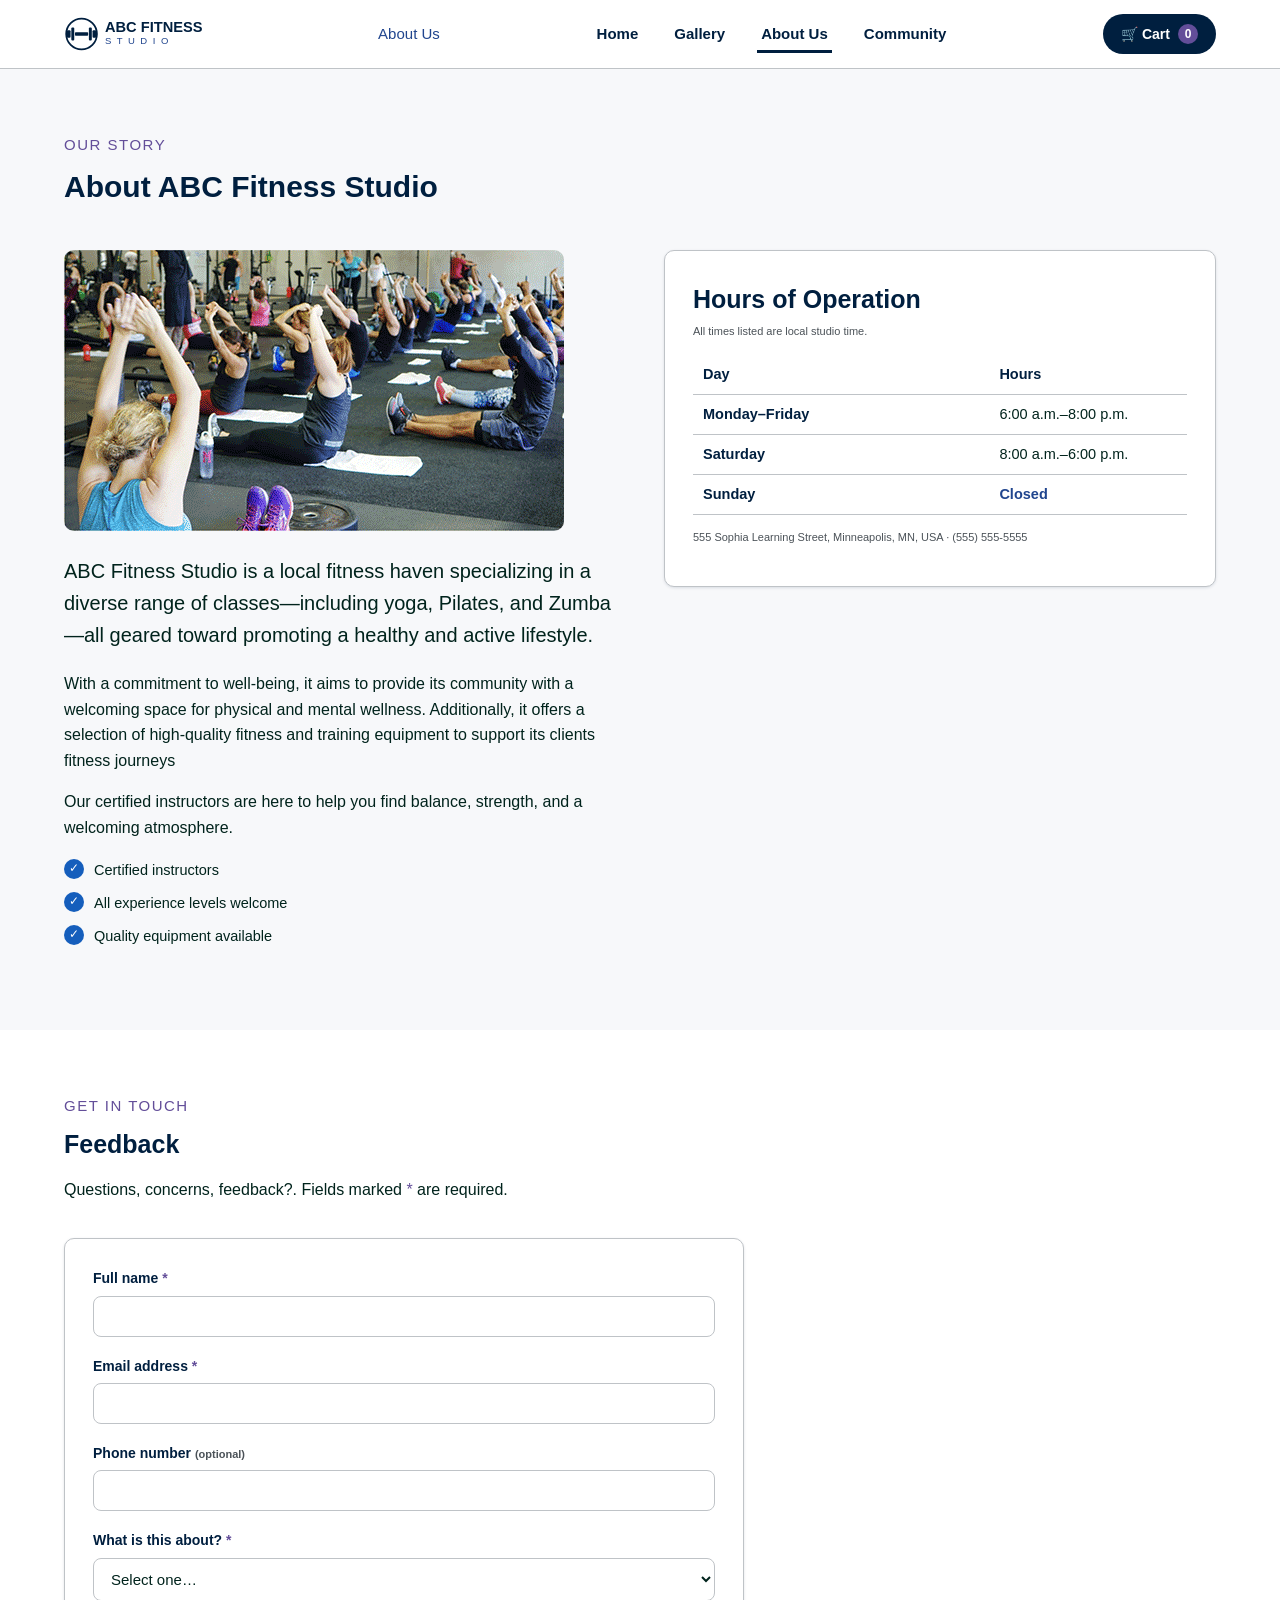
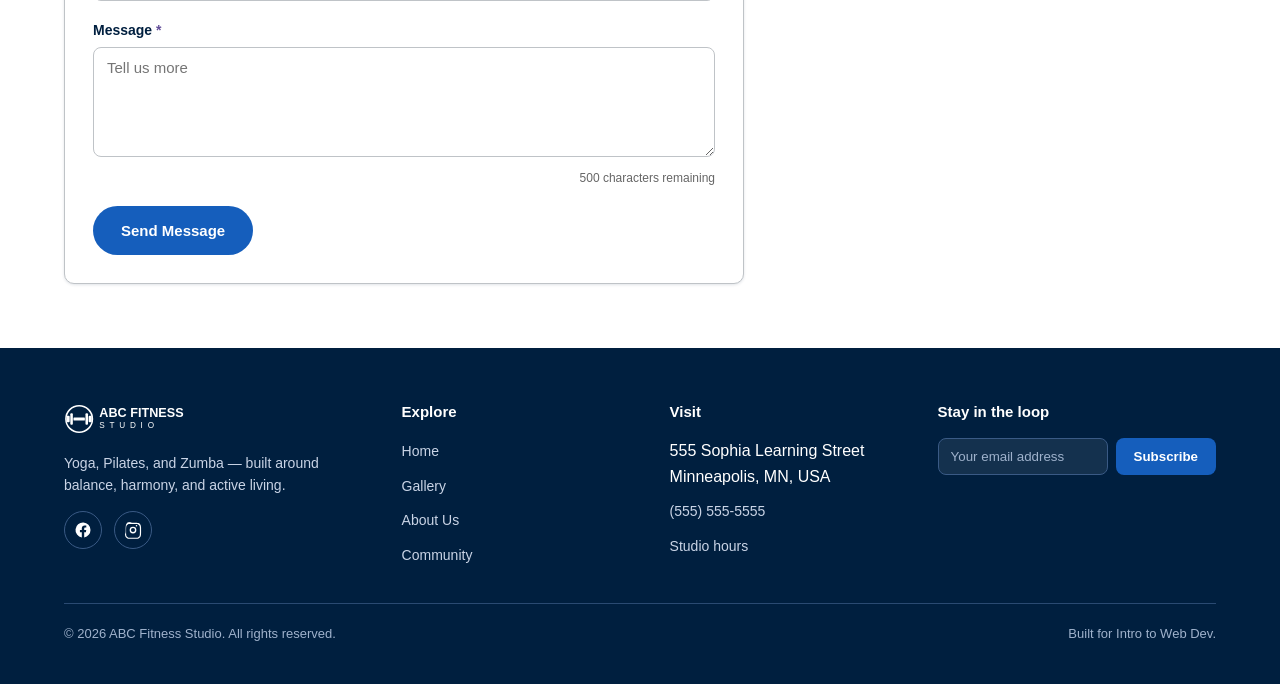
==== about.html @ 94703420 "Move site files to repo root for GitHub Pages" ====
<!DOCTYPE html>
<html lang="en">
<head>
<meta charset="UTF-8">
<meta name="viewport" content="width=device-width, initial-scale=1.0">
<title>About Us | ABC Fitness Studio</title>
<meta name="description" content="Learn about ABC Fitness Studio's mission, hours, and how to reach us for feedback or custom equipment orders.">
<link rel="stylesheet" href="css/styles.css">
</head>
<body>

<a class="skip-link" href="#main-content">Skip to main content</a>

<!-- ===================== HEADER ===================== -->
<header class="site-header">
  <div class="header-inner">
    <a class="brand" href="index.html" aria-label="ABC Fitness Studio home">
      <img src="images/logo.svg" alt="ABC Fitness Studio logo">
    </a>
    <p class="page-title">About Us</p>
    <nav class="main-nav" id="mainNav" aria-label="Primary">
      <ul>
        <li><a href="index.html">Home</a></li>
        <li><a href="gallery.html">Gallery</a></li>
        <li><a href="about.html" aria-current="page">About Us</a></li>
        <li><a href="community.html">Community</a></li>
      </ul>
    </nav>
    <div style="display:flex; align-items:center; gap:10px;">
      <button class="header-cart-btn js-open-cart" type="button" aria-label="View shopping cart, 0 items">
        🛒 Cart <span class="cart-count">0</span>
      </button>
      <button class="nav-toggle" id="navToggle" aria-expanded="false" aria-controls="mainNav" aria-label="Toggle navigation menu">
        <span class="nav-toggle-icon"></span>
      </button>
    </div>
  </div>
</header>

<main id="main-content">

  <section style="padding-bottom: 24px;">
    <div class="container">
      <span class="eyebrow">Our story</span>
      <h1>About ABC Fitness Studio</h1>
    </div>
  </section>

  <section style="padding-top:0;">
    <div class="container about-grid">
      <div>
        <img src="images/Client2_GroupYoga.png" alt="Members participating in a group yoga class" style="border-radius:10px; margin-bottom:24px;" width="500" height="281">
        <p class="lead">ABC Fitness Studio is a local fitness haven specializing in a diverse range of classes&mdash;including yoga, Pilates, and Zumba&mdash;all geared toward promoting a healthy and active lifestyle.</p>
        <p>With a commitment to well-being, it aims to provide its community with a welcoming space for physical and mental wellness. Additionally, it offers a selection of high-quality fitness and training equipment to support its clients fitness journeys</p>
        <p>Our certified instructors are here to help you find balance, strength, and a welcoming atmosphere.</p>

        <ul class="value-list">
          <li>Certified instructors</li>
          <li>All experience levels welcome</li>
          <li>Quality equipment available</li>
        </ul>
      </div>

      <div>
        <div class="form-card" id="hours">
          <h2 style="margin-bottom:4px;">Hours of Operation</h2>
          <p class="caption" style="margin-bottom:14px;">All times listed are local studio time.</p>
          <table class="hours-table">
            <thead>
              <tr><th scope="col">Day</th><th scope="col">Hours</th></tr>
            </thead>
            <tbody>
              <tr><th scope="row">Monday&ndash;Friday</th><td>6:00 a.m.&ndash;8:00 p.m.</td></tr>
              <tr><th scope="row">Saturday</th><td>8:00 a.m.&ndash;6:00 p.m.</td></tr>
              <tr><th scope="row">Sunday</th><td class="closed">Closed</td></tr>
            </tbody>
          </table>
          <p class="caption" style="margin-top:14px;">555 Sophia Learning Street, Minneapolis, MN, USA &middot; (555) 555-5555</p>
        </div>
      </div>
    </div>
  </section>

  <!-- ===================== CONTACT / CUSTOM ORDER FORM ===================== -->
  <section class="section-alt">
    <div class="container">
      <div class="section-head left">
        <span class="eyebrow">Get in touch</span>
        <h2>Feedback</h2>
        <p>Questions, concerns, feedback?. Fields marked <span class="required-mark">*</span> are required.</p>
      </div>

      <div class="form-card" style="max-width:680px;">
        <p class="form-success" id="cfSuccess" role="alert" tabindex="-1">Thanks! Your message has been received&mdash;we'll be in touch soon.</p>

        <form id="contactForm" novalidate>
          <div class="form-row" id="cfNameRow">
            <label for="cfName">Full name <span class="required-mark">*</span></label>
            <input type="text" id="cfName" name="cfName" autocomplete="name" required aria-describedby="cfNameError">
            <p class="form-error" id="cfNameError" role="alert"></p>
          </div>

          <div class="form-row" id="cfEmailRow">
            <label for="cfEmail">Email address <span class="required-mark">*</span></label>
            <input type="email" id="cfEmail" name="cfEmail" autocomplete="email" required aria-describedby="cfEmailError">
            <p class="form-error" id="cfEmailError" role="alert"></p>
          </div>

          <div class="form-row" id="cfPhoneRow">
            <label for="cfPhone">Phone number <span class="caption">(optional)</span></label>
            <input type="tel" id="cfPhone" name="cfPhone" autocomplete="tel" aria-describedby="cfPhoneError cfPhoneHint">
            <p class="form-error" id="cfPhoneError" role="alert"></p>
          </div>

          <div class="form-row" id="cfTypeRow">
            <label for="cfType">What is this about? <span class="required-mark">*</span></label>
            <select id="cfType" name="cfType" required aria-describedby="cfTypeError">
              <option value="">Select one&hellip;</option>
              <option value="General Feedback">General feedback</option>
              <option value="Class Inquiry">Class inquiry</option>
              <option value="Other">Other</option>
            </select>
            <p class="form-error" id="cfTypeError" role="alert"></p>
          </div>

          <div class="form-row" id="cfMessageRow">
            <label for="cfMessage">Message <span class="required-mark">*</span></label>
            <textarea id="cfMessage" name="cfMessage" maxlength="500" required aria-describedby="cfMessageError cfCharCount" placeholder="Tell us more"></textarea>
            <span class="char-count" id="cfCharCount">500 characters remaining</span>
            <p class="form-error" id="cfMessageError" role="alert"></p>
          </div>

          <button type="submit" class="btn btn-primary">Send Message</button>
        </form>
      </div>
    </div>
  </section>

</main>

<!-- ===================== FOOTER ===================== -->
<footer class="site-footer">
  <div class="container">
    <div class="footer-grid">
      <div class="footer-about">
        <img src="images/logo.svg" alt="ABC Fitness Studio logo" style="height:38px; filter: brightness(0) invert(1); margin-bottom:14px;">
        <p>Yoga, Pilates, and Zumba — built around balance, harmony, and active living.</p>
        <div class="social-links">
          <a href="https://facebook.com" aria-label="ABC Fitness Studio on Facebook" target="_blank" rel="noopener noreferrer">
            <svg width="18" height="18" viewBox="0 0 24 24" fill="currentColor"><path d="M22 12a10 10 0 1 0-11.6 9.9v-7H7.9V12h2.5V9.8c0-2.5 1.5-3.9 3.8-3.9 1.1 0 2.2.2 2.2.2v2.5h-1.2c-1.2 0-1.6.8-1.6 1.6V12h2.7l-.4 2.9h-2.3v7A10 10 0 0 0 22 12Z"/></svg>
          </a>
          <a href="https://instagram.com" aria-label="ABC Fitness Studio on Instagram" target="_blank" rel="noopener noreferrer">
            <svg width="18" height="18" viewBox="0 0 24 24" fill="currentColor"><path d="M12 2.2c3.2 0 3.6 0 4.8.1 1.2.1 2 .3 2.6.5.7.3 1.2.6 1.7 1.1.5.5.9 1 1.1 1.7.2.6.4 1.4.5 2.6.1 1.2.1 1.6.1 4.8s0 3.6-.1 4.8c-.1 1.2-.3 2-.5 2.6-.3.7-.6 1.2-1.1 1.7-.5.5-1 .9-1.7 1.1-.6.2-1.4.4-2.6.5-1.2.1-1.6.1-4.8.1s-3.6 0-4.8-.1c-1.2-.1-2-.3-2.6-.5-.7-.3-1.2-.6-1.7-1.1-.5-.5-.9-1-1.1-1.7-.2-.6-.4-1.4-.5-2.6C2.2 15.6 2.2 15.2 2.2 12s0-3.6.1-4.8c.1-1.2.3-2 .5-2.6.3-.7.6-1.2 1.1-1.7.5-.5 1-.9 1.7-1.1.6-.2 1.4-.4 2.6-.5C9.4 2.2 9.8 2.2 12 2.2Zm0 1.8c-3.1 0-3.5 0-4.7.1-1 .1-1.6.2-2 .4-.5.2-.8.4-1.2.8-.4.4-.6.7-.8 1.2-.2.4-.3 1-.4 2-.1 1.2-.1 1.6-.1 4.7s0 3.5.1 4.7c.1 1 .2 1.6.4 2 .2.5.4.8.8 1.2.4.4.7.6 1.2.8.4.2 1 .3 2 .4 1.2.1 1.6.1 4.7.1s3.5 0 4.7-.1c1-.1 1.6-.2 2-.4.5-.2.8-.4 1.2-.8.4-.4.6-.7.8-1.2.2-.4.3-1 .4-2 .1-1.2.1-1.6.1-4.7s0-3.5-.1-4.7c-.1-1-.2-1.6-.4-2-.2-.5-.4-.8-.8-1.2-.4-.4-.7-.6-1.2-.8-.4-.2-1-.3-2-.4-1.2-.1-1.6-.1-4.7-.1Zm0 3.5a4.5 4.5 0 1 1 0 9 4.5 4.5 0 0 1 0-9Zm0 1.8a2.7 2.7 0 1 0 0 5.4 2.7 2.7 0 0 0 0-5.4Zm5.7-2.9a1 1 0 1 1-2.1 0 1 1 0 0 1 2.1 0Z"/></svg>
          </a>
        </div>
      </div>
      <div>
        <h4>Explore</h4>
        <ul>
          <li><a href="index.html">Home</a></li>
          <li><a href="gallery.html">Gallery</a></li>
          <li><a href="about.html">About Us</a></li>
          <li><a href="community.html">Community</a></li>
        </ul>
      </div>
      <div>
        <h4>Visit</h4>
        <ul>
          <li>555 Sophia Learning Street<br>Minneapolis, MN, USA</li>
          <li><a href="tel:+15555555555">(555) 555-5555</a></li>
          <li><a href="about.html#hours">Studio hours</a></li>
        </ul>
      </div>
      <div>
        <h4>Stay in the loop</h4>
        <form class="newsletter-form" id="newsletterForm">
          <label for="newsletterEmail" class="visually-hidden">Email address</label>
          <input type="email" id="newsletterEmail" name="newsletterEmail" placeholder="Your email address" required>
          <button type="submit">Subscribe</button>
        </form>
        <p class="newsletter-msg" id="newsletterMsg" role="status" aria-live="polite"></p>
      </div>
    </div>
    <div class="footer-bottom">
      <p>&copy; 2026 ABC Fitness Studio. All rights reserved.</p>
      <p>Built for Intro to Web Dev.</p>
    </div>
  </div>
</footer>

<!-- ===================== CART MODAL ===================== -->
<div class="modal-overlay" id="cartModal" hidden role="dialog" aria-modal="true" aria-labelledby="cartModalTitle">
  <div class="modal-box">
    <div class="modal-header">
      <h2 id="cartModalTitle" style="margin:0;">Your Cart</h2>
      <button class="modal-close" id="cartModalClose" aria-label="Close cart">&times;</button>
    </div>
    <p class="cart-empty-msg" id="cartEmptyMsg">Your cart is empty. Visit the Gallery to add items.</p>
    <ul id="cartItemsList"></ul>
    <div class="cart-total-row"><span>Total</span><span id="cartTotalAmount">$0.00</span></div>
    <div class="modal-actions">
      <button class="btn btn-outline-dark" id="clearCartBtn" type="button">Clear Cart</button>
      <button class="btn btn-primary" id="processOrderBtn" type="button">Process Order</button>
    </div>
  </div>
</div>

<!-- ===================== ALERT DIALOG ===================== -->
<dialog id="alertDialog" style="border:none; border-radius:10px; padding:0; max-width:360px; width:90%;">
  <div style="padding:24px;">
    <p id="alertDialogMsg" style="margin:0 0 16px; font-weight:700; color:#001F3F;"></p>
    <button id="alertDialogClose" class="btn btn-primary btn-sm" type="button">OK</button>
  </div>
</dialog>

<script src="js/main.js"></script>
<script src="js/contact-form.js"></script>
</body>
</html>
---- css/styles.css ----
/* =====================================================================
   ABC Fitness Studio — Main Stylesheet
   Palette:  Color Palette 2  (Nourish Navy / Bootcamp Blue / Pilates Purple
             / Box Jump Blue / Wellness Gray)
   Font color: Detritus Green (#00231C) — near-black, high contrast on light backgrounds
   Typography: Typography Option 2 (Arial Bold / Calibri / Comfortaa)
   ===================================================================== */

:root{
  /* ---- Color Palette 2 ---- */
  --nourish-navy:   #001F3F;
  --bootcamp-blue:  #20458E;
  --pilates-purple: #634E99;
  --boxjump-blue:   #155EBC;
  --wellness-gray:  #D3D3D3;

  /* ---- Font color ---- */
  --font-color:     #00231C; /* Detritus Green */
  --font-on-dark:   #FFFFFF;

  /* ---- Neutrals ---- */
  --white:          #FFFFFF;
  --off-white:      #F7F8FA;
  --border-gray:    #BFC3C7;

  /* ---- Typography Option 2 ---- */
  --font-display:   Arial, Helvetica, sans-serif;     /* Title Large / Title — Arial Bold */
  --font-subtitle:  'Comfortaa', Arial, sans-serif;   /* Subtitle — Comfortaa Normal */
  --font-body:      Calibri, 'Segoe UI', Arial, sans-serif; /* Body / Body Large / Body Strong */
  --font-caption:   Arial, Helvetica, sans-serif;      /* Captions — Arial Bold */

  --size-title-large: 30px;
  --size-title:       25px;
  --size-subtitle:    15px;
  --size-body-large:  20px;
  --size-body-strong: 16px;
  --size-body:        16px;
  --size-caption:     11px;

  --radius: 10px;
  --shadow-sm: 0 1px 3px rgba(0,31,63,0.12);
  --shadow-md: 0 4px 14px rgba(0,31,63,0.16);
  --max-width: 1200px;
  --focus-ring: 3px solid var(--boxjump-blue);
}

@import url('https://fonts.googleapis.com/css2?family=Comfortaa:wght@400;700&display=swap');

*{ box-sizing: border-box; }
html{ scroll-behavior: smooth; }

body{
  margin: 0;
  font-family: var(--font-body);
  font-size: var(--size-body);
  line-height: 1.6;
  color: var(--font-color);
  background: var(--off-white);
}

img{ max-width: 100%; display: block; }

a{ color: var(--bootcamp-blue); text-decoration: none; }
a:hover{ text-decoration: underline; }

/* Visible keyboard focus everywhere — accessibility requirement */
a:focus-visible,
button:focus-visible,
input:focus-visible,
textarea:focus-visible,
select:focus-visible,
[tabindex]:focus-visible{
  outline: var(--focus-ring);
  outline-offset: 2px;
}

/* Skip-to-content link for keyboard/screen reader users */
.skip-link{
  position: absolute;
  left: -999px;
  top: 0;
  background: var(--nourish-navy);
  color: var(--white);
  padding: 10px 16px;
  z-index: 1000;
  border-radius: 0 0 8px 0;
}
.skip-link:focus{ left: 0; }

.visually-hidden{
  position: absolute !important;
  width: 1px; height: 1px;
  overflow: hidden;
  clip: rect(0,0,0,0);
  white-space: nowrap;
}

h1,h2,h3,h4{
  font-family: var(--font-display);
  font-weight: 700;
  color: var(--nourish-navy);
  margin: 0 0 .5em 0;
}
h1{ font-size: var(--size-title-large); }
h2{ font-size: var(--size-title); }
h3{ font-size: var(--size-body-large); font-family: var(--font-body); font-weight: 700; }

.eyebrow{
  font-family: var(--font-subtitle);
  font-size: var(--size-subtitle);
  color: var(--pilates-purple);
  text-transform: uppercase;
  letter-spacing: 1.5px;
  display: block;
  margin-bottom: 6px;
}

p{ margin: 0 0 1em 0; }
.lead{ font-size: var(--size-body-large); }
.strong-text{ font-weight: 700; font-size: var(--size-body-strong); }
small, .caption{ font-family: var(--font-caption); font-size: var(--size-caption); color: #4b5258; }

.container{
  max-width: var(--max-width);
  margin: 0 auto;
  padding: 0 24px;
}

/* ===================== HEADER ===================== */
.site-header{
  background: var(--white);
  border-bottom: 1px solid var(--border-gray);
  position: sticky;
  top: 0;
  z-index: 500;
}
.header-inner{
  display: flex;
  align-items: center;
  justify-content: space-between;
  max-width: var(--max-width);
  margin: 0 auto;
  padding: 12px 24px;
  gap: 16px;
}
.brand{ display: flex; align-items: center; gap: 10px; }
.brand img{ height: 44px; width: auto; }
.page-title{
  font-family: var(--font-subtitle);
  font-size: var(--size-subtitle);
  color: var(--bootcamp-blue);
  margin: 0;
  white-space: nowrap;
}

.main-nav{ display: flex; }
.main-nav ul{
  display: flex;
  gap: 28px;
  margin: 0;
  padding: 0;
  list-style: none;
}
.main-nav a{
  color: var(--nourish-navy);
  font-family: var(--font-display);
  font-weight: 700;
  font-size: 15px;
  padding: 8px 4px;
  border-bottom: 3px solid transparent;
}
.main-nav a:hover,
.main-nav a:focus-visible{
  text-decoration: none;
  border-bottom-color: var(--boxjump-blue);
}
.main-nav a[aria-current="page"]{
  border-bottom-color: var(--nourish-navy);
}

.nav-toggle{
  display: none;
  background: none;
  border: 2px solid var(--nourish-navy);
  border-radius: 8px;
  padding: 8px 10px;
  cursor: pointer;
}
.nav-toggle span,
.nav-toggle::before,
.nav-toggle::after{ content:''; }
.nav-toggle-icon{
  display: block;
  width: 22px;
  height: 2px;
  background: var(--nourish-navy);
  position: relative;
}
.nav-toggle-icon::before,
.nav-toggle-icon::after{
  content: '';
  position: absolute;
  left: 0;
  width: 22px;
  height: 2px;
  background: var(--nourish-navy);
}
.nav-toggle-icon::before{ top: -7px; }
.nav-toggle-icon::after{ top: 7px; }

.header-cart-btn{
  background: var(--nourish-navy);
  color: var(--white);
  border: none;
  border-radius: 999px;
  padding: 10px 18px;
  font-family: var(--font-display);
  font-weight: 700;
  font-size: 14px;
  cursor: pointer;
  display: inline-flex;
  align-items: center;
  gap: 8px;
  white-space: nowrap;
}
.header-cart-btn:hover{ background: var(--bootcamp-blue); }
.cart-count{
  background: var(--pilates-purple);
  color: var(--white);
  border-radius: 999px;
  font-size: 12px;
  min-width: 20px;
  height: 20px;
  display: inline-flex;
  align-items: center;
  justify-content: center;
  padding: 0 5px;
}

/* ===================== HERO ===================== */
.hero{
  background: linear-gradient(120deg, var(--nourish-navy) 0%, var(--bootcamp-blue) 100%);
  color: var(--white);
  padding: 72px 0 88px;
}
.hero .container{
  display: grid;
  grid-template-columns: 1.1fr .9fr;
  gap: 40px;
  align-items: center;
}
.hero h1{
  color: var(--white);
  font-size: 40px;
  line-height: 1.15;
  margin-bottom: 18px;
}
.hero p.lead{ color: #E7ECF5; max-width: 480px; }
.hero-actions{ display: flex; gap: 16px; margin-top: 28px; flex-wrap: wrap; }

.btn{
  display: inline-block;
  font-family: var(--font-display);
  font-weight: 700;
  font-size: 15px;
  padding: 14px 26px;
  border-radius: 999px;
  border: 2px solid transparent;
  cursor: pointer;
  text-align: center;
}
.btn-primary{ background: var(--boxjump-blue); color: var(--white); }
.btn-primary:hover{ background: var(--pilates-purple); text-decoration: none; }
.btn-secondary{ background: transparent; color: var(--white); border-color: var(--white); }
.btn-secondary:hover{ background: var(--white); color: var(--nourish-navy); text-decoration: none; }
.btn-outline-dark{ background: transparent; color: var(--nourish-navy); border-color: var(--nourish-navy); }
.btn-outline-dark:hover{ background: var(--nourish-navy); color: var(--white); text-decoration:none; }
.btn-sm{ padding: 9px 16px; font-size: 13px; }
.btn:disabled{ opacity: .55; cursor: not-allowed; }

.hero-card{
  background: rgba(255,255,255,0.08);
  border: 1px solid rgba(255,255,255,0.25);
  border-radius: var(--radius);
  padding: 22px;
  backdrop-filter: blur(2px);
}
.hero-card img{ border-radius: 8px; margin-bottom: 14px; }
.hero-stat-row{ display: flex; justify-content: space-between; gap: 12px; margin-top: 10px; }
.hero-stat{ text-align: center; }
.hero-stat strong{ display: block; font-size: 22px; font-family: var(--font-display); }
.hero-stat span{ font-size: 12px; color: #C9D4E6; }

/* ===================== SECTIONS ===================== */
section{ padding: 64px 0; }
.section-alt{ background: var(--white); }
.section-head{ max-width: 640px; margin: 0 auto 40px; text-align: center; }
.section-head.left{ margin: 0 0 36px; text-align: left; }

/* Client highlights / perks grid */
.highlight-grid{
  display: grid;
  grid-template-columns: repeat(3, 1fr);
  gap: 24px;
}
.highlight-card{
  background: var(--white);
  border: 1px solid var(--border-gray);
  border-radius: var(--radius);
  padding: 28px 24px;
  text-align: center;
  box-shadow: var(--shadow-sm);
}
.highlight-card .icon{
  width: 56px; height: 56px;
  margin: 0 auto 16px;
  background: var(--off-white);
  border-radius: 50%;
  display: flex; align-items: center; justify-content: center;
  color: var(--bootcamp-blue);
}
.highlight-card h3{ margin-bottom: 8px; }

/* Promo banner */
.promo-banner{
  background: var(--pilates-purple);
  color: var(--white);
  border-radius: var(--radius);
  padding: 28px 32px;
  display: flex;
  align-items: center;
  justify-content: space-between;
  gap: 20px;
  flex-wrap: wrap;
}
.promo-banner h2{ color: var(--white); margin-bottom: 4px; }
.promo-banner p{ margin: 0; color: #EFE9F7; }

/* Product / category grid */
.product-grid{
  display: grid;
  grid-template-columns: repeat(3, 1fr);
  gap: 22px;
}
.product-card{
  background: var(--white);
  border: 1px solid var(--border-gray);
  border-radius: var(--radius);
  overflow: hidden;
  box-shadow: var(--shadow-sm);
  display: flex;
  flex-direction: column;
}
.product-card img{ aspect-ratio: 16/9; object-fit: cover; width: 100%; }
.product-card .product-body{ padding: 16px 18px 20px; display: flex; flex-direction: column; gap: 8px; flex: 1; }
.product-card h3{ margin: 0; font-size: 17px; }
.product-card p{ font-size: 14px; color: #333; margin: 0; flex: 1; }

.category-pill-row{ display:flex; gap:12px; flex-wrap:wrap; justify-content:center; margin-top: 8px; }
.category-pill{
  background: var(--off-white);
  border: 1px solid var(--border-gray);
  border-radius: 999px;
  padding: 8px 18px;
  font-family: var(--font-display);
  font-weight: 700;
  font-size: 13px;
  color: var(--nourish-navy);
}

/* Perks list */
.perks-row{ display: grid; grid-template-columns: repeat(4, 1fr); gap: 20px; }
.perk-item{ text-align: center; padding: 18px 12px; }
.perk-item .icon{ color: var(--boxjump-blue); margin-bottom: 10px; }

/* ===================== GALLERY PAGE ===================== */
.gallery-toolbar{
  display: flex;
  justify-content: space-between;
  align-items: center;
  flex-wrap: wrap;
  gap: 16px;
  margin-bottom: 28px;
}
.view-cart-btn{
  background: var(--nourish-navy);
  color: var(--white);
  border: none;
  border-radius: 999px;
  padding: 12px 22px;
  font-family: var(--font-display);
  font-weight: 700;
  font-size: 14px;
  cursor: pointer;
  display: inline-flex;
  align-items: center;
  gap: 8px;
}
.view-cart-btn:hover{ background: var(--bootcamp-blue); }

.gallery-grid{
  display: grid;
  grid-template-columns: repeat(3, 1fr);
  grid-template-rows: repeat(3, auto);
  gap: 24px;
}
.gallery-card{
  background: var(--white);
  border: 1px solid var(--border-gray);
  border-radius: var(--radius);
  overflow: hidden;
  box-shadow: var(--shadow-sm);
  display: flex;
  flex-direction: column;
}
.gallery-card img{ width: 100%; aspect-ratio: 16/9; object-fit: cover; }
.gallery-card .gallery-body{ padding: 16px 18px; display: flex; flex-direction: column; gap: 10px; flex: 1; }
.gallery-card h3{ margin: 0; font-size: 16px; }
.gallery-card .price{ font-family: var(--font-display); font-weight: 700; color: var(--bootcamp-blue); font-size: 15px; }
.gallery-card p{ font-size: 13.5px; color: #333; margin: 0; flex: 1; }
.add-to-cart-btn{
  margin-top: auto;
  background: var(--boxjump-blue);
  color: var(--white);
  border: none;
  border-radius: 8px;
  padding: 10px 14px;
  font-family: var(--font-display);
  font-weight: 700;
  font-size: 14px;
  cursor: pointer;
}
.add-to-cart-btn:hover{ background: var(--pilates-purple); }

/* Catalog table */
.catalog-table-wrap{ overflow-x: auto; margin-top: 48px; }
table.catalog-table{
  width: 100%;
  border-collapse: collapse;
  background: var(--white);
  border: 1px solid var(--border-gray);
  border-radius: var(--radius);
  min-width: 640px;
}
table.catalog-table caption{
  text-align: left;
  font-family: var(--font-display);
  font-weight: 700;
  color: var(--nourish-navy);
  font-size: 18px;
  padding: 4px 0 14px;
}
table.catalog-table th,
table.catalog-table td{
  text-align: left;
  padding: 12px 16px;
  border-bottom: 1px solid var(--border-gray);
  font-size: 14.5px;
}
table.catalog-table thead th{
  background: var(--nourish-navy);
  color: var(--white);
  font-family: var(--font-display);
  position: sticky;
  top: 0;
}
table.catalog-table tbody tr:nth-child(even){ background: var(--off-white); }
table.catalog-table tbody tr:hover{ background: #EAF1FB; }

/* ===================== MODAL (Cart) ===================== */
.modal-overlay{
  position: fixed;
  inset: 0;
  background: rgba(0,31,63,0.55);
  display: flex;
  align-items: center;
  justify-content: center;
  padding: 20px;
  z-index: 900;
}
.modal-overlay[hidden]{ display: none; }
.modal-box{
  background: var(--white);
  border-radius: var(--radius);
  max-width: 520px;
  width: 100%;
  max-height: 85vh;
  overflow-y: auto;
  padding: 28px;
  box-shadow: var(--shadow-md);
}
.modal-header{ display: flex; justify-content: space-between; align-items: center; margin-bottom: 18px; }
.modal-close{
  background: none;
  border: none;
  font-size: 22px;
  line-height: 1;
  cursor: pointer;
  color: var(--nourish-navy);
  padding: 4px 8px;
  border-radius: 6px;
}
.modal-close:hover{ background: var(--off-white); }

#cartItemsList{ list-style: none; margin: 0 0 18px; padding: 0; display: flex; flex-direction: column; gap: 10px; }
.cart-line-item{
  display: flex;
  justify-content: space-between;
  align-items: center;
  border: 1px solid var(--border-gray);
  border-radius: 8px;
  padding: 10px 14px;
}
.cart-line-item .cli-name{ font-weight: 700; font-size: 14px; }
.cart-line-item .cli-price{ color: var(--bootcamp-blue); font-size: 14px; }
.cart-empty-msg{ color: #555; font-style: italic; }
.cart-total-row{
  display: flex;
  justify-content: space-between;
  font-family: var(--font-display);
  font-weight: 700;
  font-size: 16px;
  border-top: 2px solid var(--nourish-navy);
  padding-top: 12px;
  margin-bottom: 18px;
}
.modal-actions{ display: flex; gap: 12px; flex-wrap: wrap; }
.modal-actions .btn{ flex: 1; }

/* ===================== ABOUT US PAGE ===================== */
.about-grid{
  display: grid;
  grid-template-columns: 1fr 1fr;
  gap: 48px;
  align-items: start;
}
.hours-table{ width: 100%; border-collapse: collapse; margin-top: 14px; }
.hours-table th, .hours-table td{
  text-align: left;
  padding: 8px 10px;
  border-bottom: 1px solid var(--border-gray);
  font-size: 14.5px;
}
.hours-table th{ font-family: var(--font-display); color: var(--nourish-navy); width: 60%; }
.hours-table td.closed{ color: var(--bootcamp-blue); font-weight: 700; }

.value-list{ list-style: none; margin: 18px 0; padding: 0; display: grid; gap: 10px; }
.value-list li{
  padding-left: 30px;
  position: relative;
  font-size: 14.5px;
}
.value-list li::before{
  content: '✓';
  position: absolute;
  left: 0;
  top: 0;
  color: var(--white);
  background: var(--boxjump-blue);
  width: 20px; height: 20px;
  border-radius: 50%;
  font-size: 12px;
  display: flex; align-items: center; justify-content: center;
}

/* Form */
.form-card{
  background: var(--white);
  border: 1px solid var(--border-gray);
  border-radius: var(--radius);
  padding: 28px;
  box-shadow: var(--shadow-sm);
}
.form-row{ margin-bottom: 18px; }
.form-row label{
  display: block;
  font-family: var(--font-display);
  font-weight: 700;
  font-size: 14px;
  margin-bottom: 6px;
  color: var(--nourish-navy);
}
.required-mark{ color: var(--pilates-purple); }
.form-row input,
.form-row select,
.form-row textarea{
  width: 100%;
  padding: 11px 13px;
  border: 1.5px solid var(--border-gray);
  border-radius: 8px;
  font-family: var(--font-body);
  font-size: 15px;
  color: var(--font-color);
  background: var(--white);
}
.form-row input:focus,
.form-row select:focus,
.form-row textarea:focus{
  outline: var(--focus-ring);
  outline-offset: 1px;
  border-color: var(--boxjump-blue);
}
.form-row textarea{ min-height: 110px; resize: vertical; }
.form-hint{ font-size: 12.5px; color: #555; margin-top: 5px; }
.form-error{
  font-size: 13px;
  color: #B00020;
  margin-top: 5px;
  display: none;
  font-weight: 700;
}
.form-row.invalid input,
.form-row.invalid select,
.form-row.invalid textarea{ border-color: #B00020; }
.form-row.invalid .form-error{ display: block; }
.form-success{
  background: #E6F4EA;
  border: 1px solid #2E7D4F;
  color: #1B5E33;
  padding: 14px 18px;
  border-radius: 8px;
  margin-bottom: 18px;
  font-weight: 700;
  display: none;
}
.form-success.visible{ display: block; }
fieldset{ border: 1px solid var(--border-gray); border-radius: 8px; padding: 14px 16px; margin: 0 0 18px; }
fieldset legend{ font-family: var(--font-display); font-weight: 700; color: var(--nourish-navy); padding: 0 6px; }
.radio-row{ display: flex; gap: 18px; flex-wrap: wrap; margin-top: 6px; }
.radio-row label{ font-family: var(--font-body); font-weight: 400; display: flex; align-items: center; gap: 6px; color: var(--font-color); }
.char-count{ font-size: 12px; color: #666; text-align: right; display: block; margin-top: 4px; }

/* ===================== CUSTOM PAGE (testimonials/community) ===================== */
.testimonial-grid{ display: grid; grid-template-columns: repeat(3, 1fr); gap: 22px; }
.testimonial-card{
  background: var(--white);
  border-left: 5px solid var(--boxjump-blue);
  border-radius: 0 var(--radius) var(--radius) 0;
  padding: 22px 24px;
  box-shadow: var(--shadow-sm);
}
.testimonial-card p{ font-style: italic; margin-bottom: 14px; }
.testimonial-name{ font-family: var(--font-display); font-weight: 700; color: var(--nourish-navy); font-size: 14px; }
.testimonial-stars{ color: var(--pilates-purple); letter-spacing: 2px; margin-bottom: 8px; }

.event-list{ display: grid; gap: 16px; }
.event-card{
  display: grid;
  grid-template-columns: 90px 1fr;
  gap: 18px;
  background: var(--white);
  border: 1px solid var(--border-gray);
  border-radius: var(--radius);
  padding: 18px;
  align-items: center;
}
.event-date{
  background: var(--nourish-navy);
  color: var(--white);
  border-radius: 8px;
  text-align: center;
  padding: 10px 6px;
  font-family: var(--font-display);
}
.event-date .day{ font-size: 22px; font-weight: 700; display: block; }
.event-date .month{ font-size: 12px; letter-spacing: 1px; text-transform: uppercase; }

.community-grid{ display: grid; grid-template-columns: repeat(3,1fr); gap: 20px; margin-top: 10px; }
.community-card{ text-align: center; }
.community-card img{ border-radius: var(--radius); margin-bottom: 12px; aspect-ratio: 4/3; object-fit: cover; }

/* ===================== FOOTER ===================== */
.site-footer{
  background: var(--nourish-navy);
  color: var(--white);
  padding: 52px 0 26px;
}
.footer-grid{
  display: grid;
  grid-template-columns: 1.3fr 1fr 1fr 1.2fr;
  gap: 36px;
  margin-bottom: 36px;
}
.footer-grid h4{ color: var(--white); font-size: 15px; margin-bottom: 14px; }
.footer-grid ul{ list-style: none; margin: 0; padding: 0; display: grid; gap: 9px; }
.footer-grid a{ color: #C9D4E6; font-size: 14px; }
.footer-grid a:hover{ color: var(--white); }
.footer-about p{ color: #C9D4E6; font-size: 14px; max-width: 280px; }

.newsletter-form{ display: flex; gap: 8px; margin-top: 12px; flex-wrap: wrap; }
.newsletter-form input[type="email"]{
  flex: 1;
  min-width: 160px;
  padding: 10px 12px;
  border-radius: 8px;
  border: 1px solid #3A5A85;
  background: rgba(255,255,255,0.08);
  color: var(--white);
  font-family: var(--font-body);
}
.newsletter-form input[type="email"]::placeholder{ color: #9FB2CC; }
.newsletter-form button{
  background: var(--boxjump-blue);
  color: var(--white);
  border: none;
  border-radius: 8px;
  padding: 10px 18px;
  font-family: var(--font-display);
  font-weight: 700;
  cursor: pointer;
  white-space: nowrap;
}
.newsletter-form button:hover{ background: var(--pilates-purple); }
.newsletter-msg{ font-size: 13px; margin-top: 8px; color: #9BE3B5; min-height: 1em; }

.social-links{ display: flex; gap: 12px; margin-top: 14px; }
.social-links a{
  width: 38px; height: 38px;
  border-radius: 50%;
  border: 1px solid #3A5A85;
  display: flex; align-items: center; justify-content: center;
  color: var(--white);
}
.social-links a:hover{ background: var(--boxjump-blue); border-color: var(--boxjump-blue); }

.footer-bottom{
  border-top: 1px solid #2A4A72;
  padding-top: 20px;
  font-size: 13px;
  color: #9FB2CC;
  display: flex;
  justify-content: space-between;
  flex-wrap: wrap;
  gap: 10px;
}

/* ===================== RESPONSIVE / RWD ===================== */
@media (max-width: 980px){
  .hero .container{ grid-template-columns: 1fr; }
  .about-grid{ grid-template-columns: 1fr; }
  .footer-grid{ grid-template-columns: 1fr 1fr; }
  .highlight-grid{ grid-template-columns: repeat(2,1fr); }
  .product-grid{ grid-template-columns: repeat(2,1fr); }
  .gallery-grid{ grid-template-columns: repeat(2,1fr); }
  .testimonial-grid{ grid-template-columns: repeat(2,1fr); }
  .community-grid{ grid-template-columns: repeat(2,1fr); }
  .perks-row{ grid-template-columns: repeat(2,1fr); }
}

@media (max-width: 760px){
  .header-inner{ flex-wrap: wrap; }
  .main-nav{
    display: none;
    width: 100%;
    order: 3;
  }
  .main-nav.open{ display: block; }
  .main-nav ul{ flex-direction: column; gap: 4px; padding: 12px 0; }
  .main-nav a{ display: block; padding: 12px 6px; border-bottom: 1px solid var(--border-gray); }
  .nav-toggle{ display: inline-flex; align-items: center; justify-content: center; }
  .page-title{ display: none; }

  .hero{ padding: 44px 0 56px; }
  .hero h1{ font-size: 28px; }
  .hero-stat-row{ flex-wrap: wrap; gap: 16px 24px; }

  .highlight-grid{ grid-template-columns: 1fr; }
  .product-grid{ grid-template-columns: 1fr; }
  .gallery-grid{ grid-template-columns: 1fr; }
  .testimonial-grid{ grid-template-columns: 1fr; }
  .community-grid{ grid-template-columns: 1fr; }
  .perks-row{ grid-template-columns: 1fr 1fr; }
  .footer-grid{ grid-template-columns: 1fr; gap: 28px; }
  .footer-bottom{ flex-direction: column; }
  .event-card{ grid-template-columns: 70px 1fr; }
  section{ padding: 44px 0; }
}

/* Respect reduced motion preference — accessibility */
@media (prefers-reduced-motion: reduce){
  html{ scroll-behavior: auto; }
  *{ animation-duration: .001ms !important; transition-duration: .001ms !important; }
}
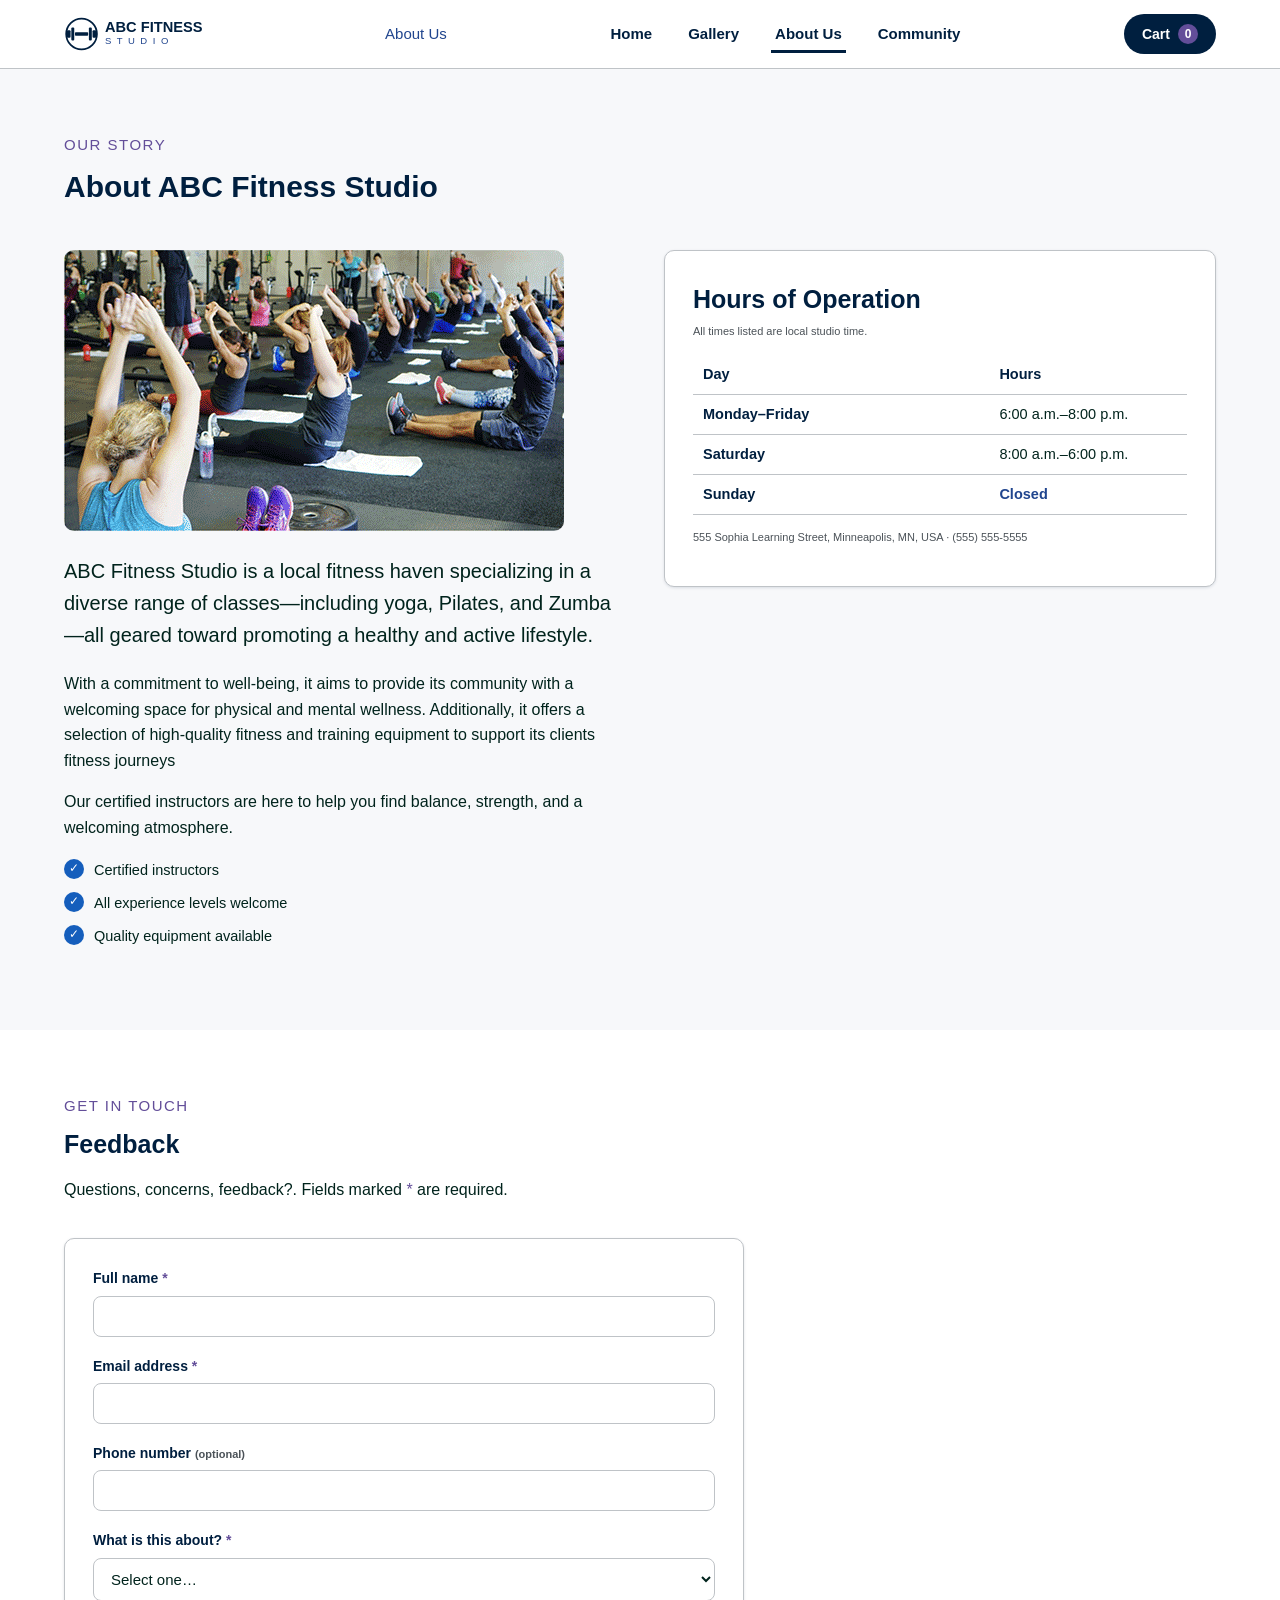
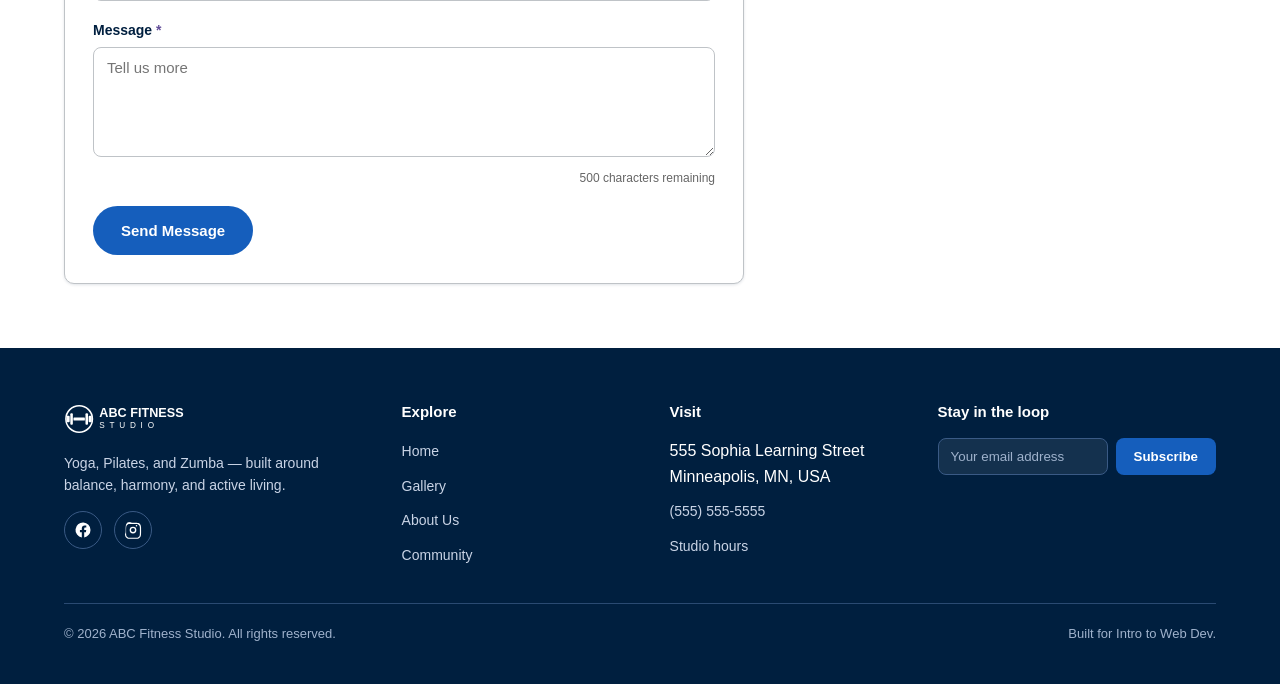
==== commit 7821abfa: "Cart change" ====
--- a/about.html
+++ b/about.html
@@ -28,7 +28,7 @@
     </nav>
     <div style="display:flex; align-items:center; gap:10px;">
       <button class="header-cart-btn js-open-cart" type="button" aria-label="View shopping cart, 0 items">
-        🛒 Cart <span class="cart-count">0</span>
+         Cart <span class="cart-count">0</span>
       </button>
       <button class="nav-toggle" id="navToggle" aria-expanded="false" aria-controls="mainNav" aria-label="Toggle navigation menu">
         <span class="nav-toggle-icon"></span>
